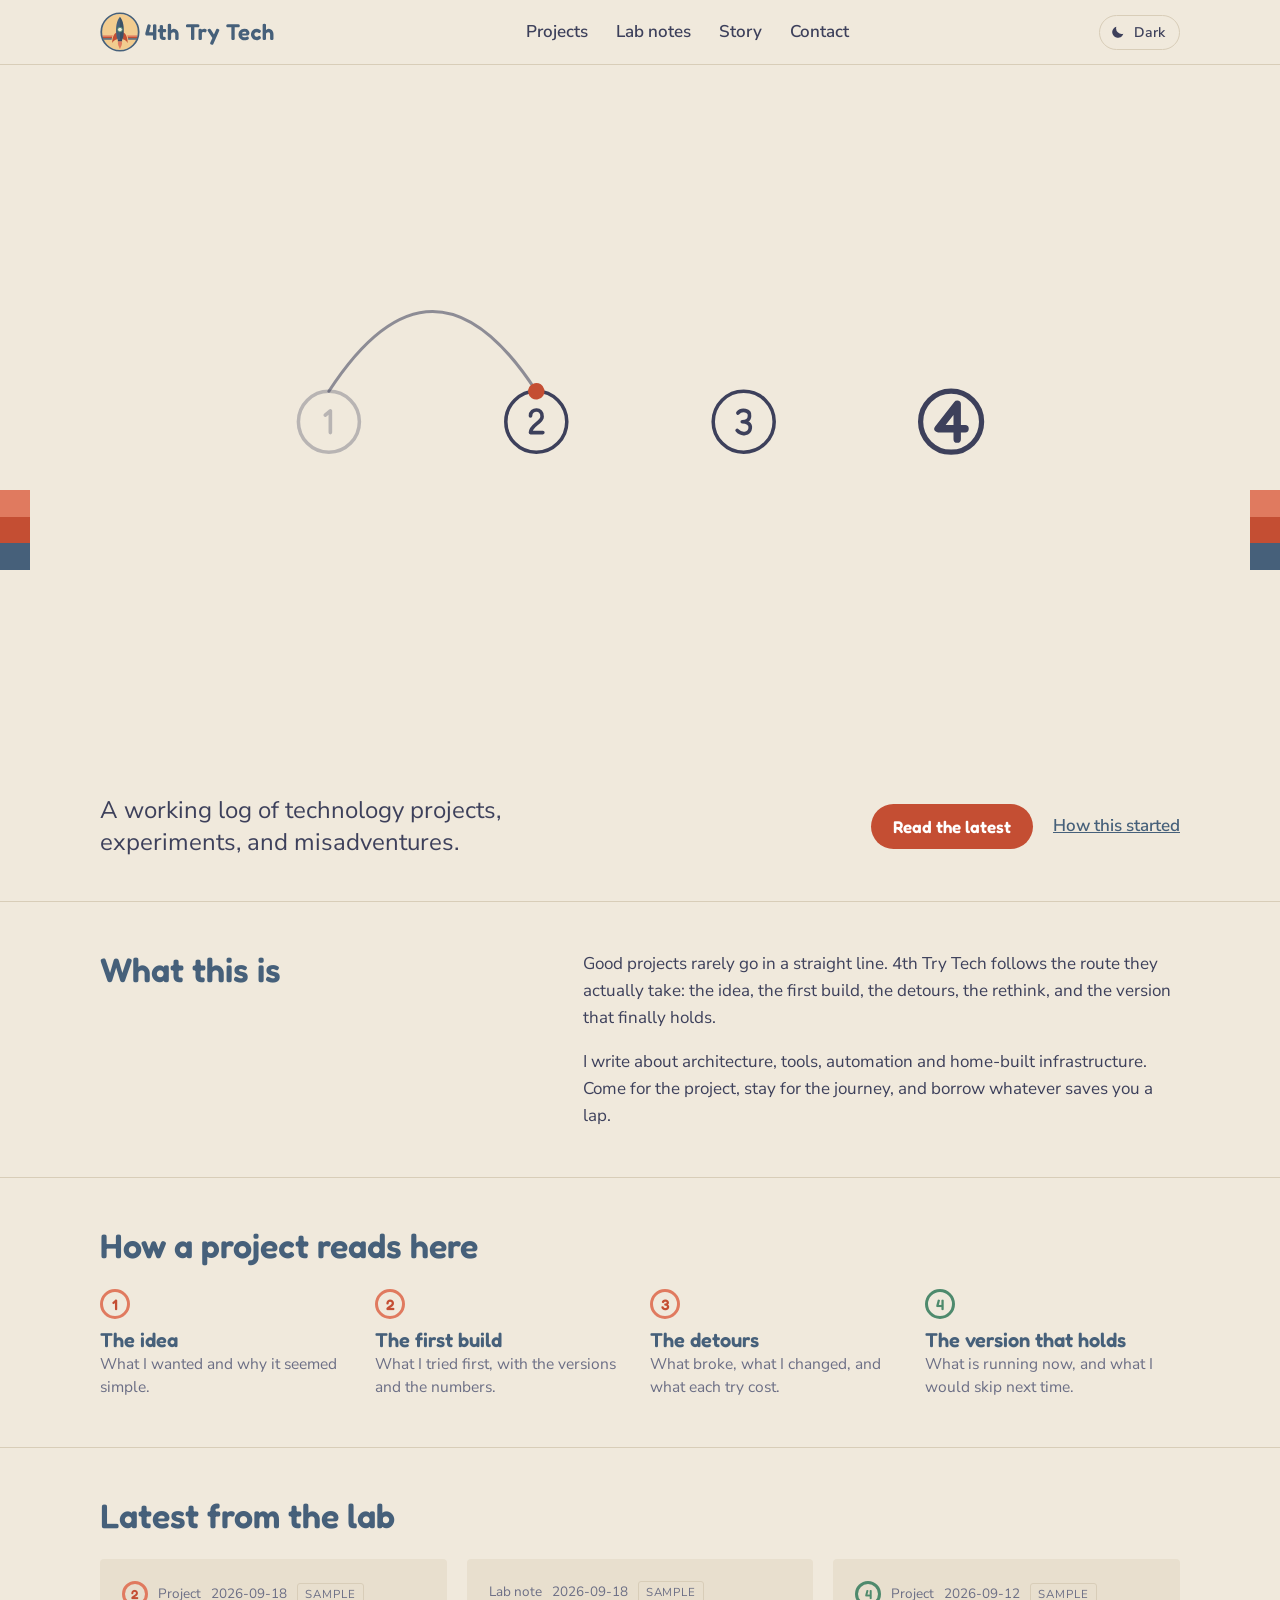
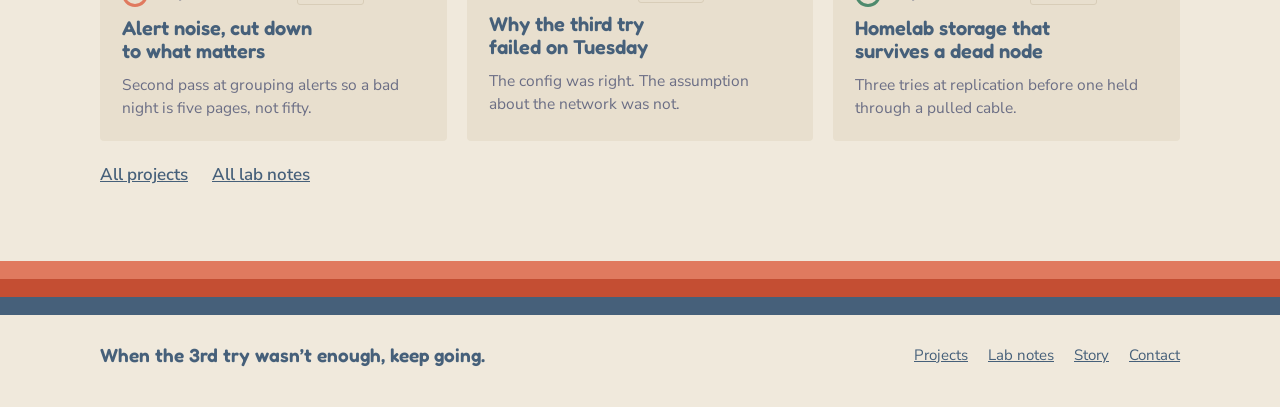
==== docs/index.html @ 774f7dea "Phase 6: first build of the site Static site built by build.py into docs/ for GitHub Pages: Home, St" ====
<!doctype html>
<html lang="en" data-theme="light">
<head>
<meta charset="utf-8">
<meta name="viewport" content="width=device-width,initial-scale=1,viewport-fit=cover">
<title>4th Try Tech</title>
<meta name="description" content="A working log of technology projects, experiments, and misadventures.">
<script>try{if(localStorage.getItem("theme")==="dark")document.documentElement.dataset.theme="dark"}catch(e){}</script>
<link rel="stylesheet" href="assets/fonts/fonts.css">
<link rel="stylesheet" href="assets/brand/colors.css">
<link rel="stylesheet" href="assets/site.css">
<link rel="icon" href="favicon.ico" sizes="48x48">
<link rel="icon" href="favicon.svg" type="image/svg+xml">
<link rel="apple-touch-icon" href="apple-touch-icon.png">
<link rel="manifest" href="site.webmanifest">
<meta name="theme-color" content="#46607A">
<meta property="og:type" content="website">
<meta property="og:site_name" content="4th Try Tech">
<meta property="og:title" content="4th Try Tech">
<meta property="og:description" content="A working log of technology projects, experiments, and misadventures.">
<meta property="og:url" content="https://4thtrytech.github.io/website/">
<meta property="og:image" content="https://4thtrytech.github.io/website/assets/og.png">
<meta name="twitter:card" content="summary_large_image">
</head>
<body class="home">
<a class="skip" href="#main">Skip to content</a>
<header class="site"><div class="wrap">
<a class="logo" href="./" aria-label="4th Try Tech, home"><img class=" t-light" src="assets/brand/lockup-light.svg" alt=""><img class=" t-dark" src="assets/brand/lockup-dark.svg" alt=""></a>
<nav class="main" id="nav" aria-label="Main"><a href="projects/">Projects</a><a href="notes/">Lab notes</a><a href="story/">Story</a><a href="contact/">Contact</a></nav>
<div class="tools">
<button class="theme" id="theme" type="button" aria-pressed="false" aria-label="Dark mode"><svg viewBox="0 0 24 24" aria-hidden="true"><path class="t-light" fill="currentColor" d="M20 14.5A8.5 8.5 0 0 1 9.5 4a8.5 8.5 0 1 0 10.5 10.5z"/><g class="t-dark" fill="none" stroke="currentColor" stroke-width="2" stroke-linecap="round"><circle cx="12" cy="12" r="4.2" fill="currentColor"/><path d="M12 2.5v2.5M12 19v2.5M2.5 12H5M19 12h2.5M5.3 5.3l1.8 1.8M16.9 16.9l1.8 1.8M5.3 18.7l1.8-1.8M16.9 7.1l1.8-1.8"/></g></svg><span class="t-light">Dark</span><span class="t-dark">Light</span></button>
<button class="menu" id="menu" type="button" aria-expanded="false" aria-controls="nav">Menu</button>
</div></div></header>
<main id="main">
<div class="hero" role="img" aria-label="4th Try Tech. When the 3rd try wasn’t enough, keep going. A rocket with a 4 on its hull lifts off in front of a sun.">
<img class="phone t-light" src="assets/brand/splash-animated-light.svg" alt=""><img class="phone t-dark" src="assets/brand/splash-animated-dark.svg" alt=""><img class="tab t-light" src="assets/brand/hero-tablet-animated-light.svg" alt=""><img class="tab t-dark" src="assets/brand/hero-tablet-animated-dark.svg" alt=""><img class="desk t-light" src="assets/brand/hero-desktop-animated-light.svg" alt=""><img class="desk t-dark" src="assets/brand/hero-desktop-animated-dark.svg" alt=""></div>
<div class="wrap lead"><p>A working log of technology projects, experiments, and misadventures.</p>
<div class="btns"><a class="btn" href="notes/">Read the latest</a><a class="more" href="story/">How this started</a></div></div>
<section class="block"><div class="wrap two"><h2>What this is</h2><div class="text"><p>Good projects rarely go in a straight line. 4th Try Tech follows the route they actually take: the idea, the first build, the detours, the rethink, and the version that finally holds.</p>
<p>I write about architecture, tools, automation and home-built infrastructure. Come for the project, stay for the journey, and borrow whatever saves you a lap.</p></div></div></section>
<section class="block"><div class="wrap"><h2>How a project reads here</h2><ol class="tries"><li><span class="pill" title="Try 1">1</span><div><h3>The idea</h3><p>What I wanted and why it seemed simple.</p></div></li><li><span class="pill" title="Try 2">2</span><div><h3>The first build</h3><p>What I tried first, with the versions and the numbers.</p></div></li><li><span class="pill" title="Try 3">3</span><div><h3>The detours</h3><p>What broke, what I changed, and what each try cost.</p></div></li><li><span class="pill ok" title="Try 4, the one that held">4</span><div><h3>The version that holds</h3><p>What is running now, and what I would skip next time.</p></div></li></ol></div></section>
<section class="block"><div class="wrap"><h2>Latest from the lab</h2><div class="cards"><a class="card" href="projects/sample-alert-noise/"><div class="meta"><span class="pill" title="Try 2">2</span><span>Project</span><span>2026-09-18</span><span class="sample">Sample</span></div><h3>Alert noise, cut down to what matters</h3><p>Second pass at grouping alerts so a bad night is five pages, not fifty.</p></a><a class="card" href="notes/sample-why-the-third-try-failed/"><div class="meta"><span>Lab note</span><span>2026-09-18</span><span class="sample">Sample</span></div><h3>Why the third try failed on Tuesday</h3><p>The config was right. The assumption about the network was not.</p></a><a class="card" href="projects/sample-homelab-storage/"><div class="meta"><span class="pill ok" title="Try 4, the one that held">4</span><span>Project</span><span>2026-09-12</span><span class="sample">Sample</span></div><h3>Homelab storage that survives a dead node</h3><p>Three tries at replication before one held through a pulled cable.</p></a></div>
<div class="links"><a href="projects/">All projects</a><a href="notes/">All lab notes</a></div></div></section>
</main>
<footer class="site"><div class="band" aria-hidden="true"></div><div class="wrap">
<span class="tag">When the 3rd try wasn’t enough, keep going.</span>
<nav aria-label="Footer"><a href="projects/">Projects</a><a href="notes/">Lab notes</a><a href="story/">Story</a><a href="contact/">Contact</a></nav>
</div></footer>
<script src="assets/site.js"></script>
</body>
</html>
---- docs/assets/fonts/fonts.css ----
/* 4th Try Tech web fonts, self-hosted. Latin subset. All three families are under the SIL Open Font License (see ../<family>/OFL.txt).
   Copy this folder to the site and link this file; the family names match tokens/typography.json. */
@font-face { font-family: "Fredoka"; font-weight: 600; font-style: normal; font-display: swap; src: url("fredoka-600.woff2") format("woff2"); }
@font-face { font-family: "Nunito Sans"; font-weight: 400; font-style: normal; font-display: swap; src: url("nunito-sans-400.woff2") format("woff2"); }
@font-face { font-family: "Nunito Sans"; font-weight: 600; font-style: normal; font-display: swap; src: url("nunito-sans-600.woff2") format("woff2"); }
@font-face { font-family: "JetBrains Mono"; font-weight: 400; font-style: normal; font-display: swap; src: url("jetbrains-mono-400.woff2") format("woff2"); }
---- docs/assets/brand/colors.css ----
/* 4th Try Tech color tokens v0.1.0 (palette D1, locked 2026-09-20) */
:root {
  --ftt-ground: #F0E9DC;
  --ftt-body: #46607A;
  --ftt-fin: #C44E33;
  --ftt-fin-shade: #A23C26;
  --ftt-flame: #E07A5F;
  --ftt-sun: #F2CC8F;
  --ftt-success: #4E8A6D;
  --ftt-ink: #3D405B;
}
@media (prefers-color-scheme: dark) {
  :root:not([data-theme="light"]) {
    --ftt-ground: #1F2430;
    --ftt-body: #7E9CBC;
    --ftt-fin: #E0694C;
    --ftt-fin-shade: #C44E33;
    --ftt-flame: #F08A6C;
    --ftt-sun: #E8C07D;
    --ftt-success: #7FC29F;
    --ftt-ink: #E6E1D6;
  }
}
:root[data-theme="dark"] {
  --ftt-ground: #1F2430;
  --ftt-body: #7E9CBC;
  --ftt-fin: #E0694C;
  --ftt-fin-shade: #C44E33;
  --ftt-flame: #F08A6C;
  --ftt-sun: #E8C07D;
  --ftt-success: #7FC29F;
  --ftt-ink: #E6E1D6;
}
---- docs/assets/site.css ----
/* 4th Try Tech site styles. Theme switching for every selector below is driven by html[data-theme]. */
html{scroll-behavior:smooth}
@media (prefers-reduced-motion:reduce){html{scroll-behavior:auto}}
*{box-sizing:border-box}
:root{
  --ground:var(--ftt-ground);--body:var(--ftt-body);--fin:var(--ftt-fin);--fin-shade:var(--ftt-fin-shade);--flame:var(--ftt-flame);--sun:var(--ftt-sun);--success:var(--ftt-success);--ink:var(--ftt-ink);
  --panel:#E8DFCE;--muted:#6B6E85;--line:#D8CDB8;--on-fin:#FFFFFF;color-scheme:light}
:root[data-theme="dark"]{--panel:#272D3B;--muted:#A3A59F;--line:#394054;--on-fin:#1F2430;color-scheme:dark}
:root:not([data-theme="dark"]) .t-dark{display:none!important}:root[data-theme="dark"] .t-light{display:none!important}
body{margin:0;background:var(--ground);color:var(--ink);font:400 17px/1.6 "Nunito Sans",system-ui,"Segoe UI",sans-serif}
h1,h2,h3{font-family:Fredoka,"Trebuchet MS","Segoe UI",sans-serif;font-weight:600;color:var(--body);margin:0;text-wrap:balance;line-height:1.15}
h1{font-size:clamp(32px,4.4vw,48px)} h2{font-size:clamp(24px,3vw,34px)} h3{font-size:20px}
p{margin:0} a{color:var(--body)} a:hover{color:var(--fin)}
a:focus-visible,button:focus-visible{outline:3px solid var(--fin);outline-offset:3px}
code,pre{font-family:"JetBrains Mono",ui-monospace,Menlo,Consolas,monospace;font-size:.92em}
.skip{position:absolute;left:-999px;top:8px;background:var(--fin);color:var(--on-fin);padding:8px 14px;border-radius:6px;z-index:9}.skip:focus{left:12px}
.wrap{max-width:1120px;margin:0 auto;padding-inline:20px}
header.site{position:sticky;top:0;z-index:5;background:var(--ground);border-bottom:1px solid var(--line)}
header.site .wrap{display:flex;align-items:center;justify-content:space-between;gap:16px;height:64px}
.logo img{height:40px;display:block}
nav.main{display:flex;gap:28px;font-weight:600} nav.main a{text-decoration:none;color:var(--ink)} nav.main a:hover,nav.main a[aria-current]{color:var(--fin)}
.tools{display:flex;align-items:center;gap:12px}
.theme{display:inline-flex;align-items:center;gap:8px;background:none;border:1px solid var(--line);border-radius:999px;color:var(--ink);font:600 14px "Nunito Sans",sans-serif;padding:7px 14px 7px 10px;cursor:pointer}.theme:hover{border-color:var(--body)}
.theme svg{width:16px;height:16px;display:block}
.menu{display:none;background:none;border:1px solid var(--line);border-radius:6px;color:var(--ink);font:600 15px "Nunito Sans",sans-serif;padding:8px 12px;cursor:pointer}
.hero img{display:block;width:100%;height:auto}
.hero .phone{display:none}
.lead{padding-block:40px;display:flex;flex-direction:column;gap:20px;align-items:flex-start}
.lead p{font-size:clamp(20px,2.4vw,26px);line-height:1.35;max-width:26ch}
.btns{display:flex;flex-wrap:wrap;gap:12px 20px;align-items:center}
.btn{display:inline-block;background:var(--fin);color:var(--on-fin);font:600 17px Fredoka,sans-serif;text-decoration:none;padding:12px 22px;border-radius:999px} .btn:hover{background:var(--fin-shade);color:var(--on-fin)}
.more{font-weight:600}
section.block{padding-block:48px;border-top:1px solid var(--line)}
.two{display:grid;grid-template-columns:minmax(0,1fr) minmax(0,1.4fr);gap:24px 56px;align-items:start}
.text{display:flex;flex-direction:column;gap:16px;max-width:64ch}
.text h2{margin-top:20px}
.tries{list-style:none;margin:24px 0 0;padding:0;display:grid;grid-template-columns:repeat(4,minmax(0,1fr));gap:20px}
.tries li{display:flex;flex-direction:column;gap:10px}
.tries p,.card p{font-size:15.5px;color:var(--muted);line-height:1.5}
.pill{display:inline-grid;place-items:center;flex:none;width:30px;height:30px;border-radius:50%;border:3px solid var(--flame);color:var(--fin);font:600 15px Fredoka,sans-serif}
.pill.ok{border-color:var(--success);color:var(--success)}
.meta .pill{width:26px;height:26px;font-size:13px}
.cards{display:grid;grid-template-columns:repeat(3,minmax(0,1fr));gap:20px;margin-top:24px}
.card{background:var(--panel);padding:22px;display:flex;flex-direction:column;gap:10px;text-decoration:none;color:inherit;border-radius:4px}
.card:hover{color:inherit}.card:hover h3{color:var(--fin)}
.meta{display:flex;flex-wrap:wrap;align-items:center;gap:6px 10px;font-size:13.5px;color:var(--muted);font-variant-numeric:tabular-nums}
.sample{font-size:11.5px;letter-spacing:.08em;text-transform:uppercase;border:1px solid var(--line);padding:1px 7px;border-radius:3px}
.links{margin-top:20px;display:flex;gap:24px;font-weight:600}
.page{padding-block:56px 72px;display:flex;flex-direction:column;gap:20px}
.page .cards{margin-top:12px}
.placeholder{border:1px dashed var(--fin);background:var(--panel);padding:12px 16px;border-radius:4px;font-size:15.5px}
.try{display:flex;flex-direction:column;gap:8px;margin-top:12px}.try-h{display:flex;align-items:center;gap:12px}.try-h h2{margin:0;font-size:24px}
.back{margin-top:16px;font-weight:600}
footer.site{margin-top:24px}
.band{height:54px;background:linear-gradient(var(--flame) 0 33.33%,var(--fin) 0 66.66%,var(--body) 0)}
footer .wrap{padding-block:28px 40px;display:flex;flex-wrap:wrap;gap:16px 32px;justify-content:space-between;align-items:center}
footer .tag{font:600 19px Fredoka,sans-serif;color:var(--body)}
footer nav{display:flex;flex-wrap:wrap;gap:20px;font-size:15px}
@media (max-width:900px){.two{grid-template-columns:1fr}.tries{grid-template-columns:repeat(2,minmax(0,1fr))}.cards{grid-template-columns:1fr}.hero .desk{display:none}.hero .tab{display:block}}
@media (min-width:901px){.hero .tab{display:none}
  /* the hero leaves room for the line and buttons in the first screen; the stripes run on to the screen edges */
  .hero{--h:min(56.25vw,calc(100svh - 64px - 150px));height:max(var(--h),360px);background:linear-gradient(var(--ground) 0 61.93%,var(--flame) 0 65.82%,var(--fin) 0 69.71%,var(--body) 0 73.6%,var(--ground) 0)}
  .hero .desk{height:100%;width:auto;max-width:100%;margin-inline:auto}
  .lead{flex-direction:row;align-items:center;justify-content:space-between;gap:32px;padding-block:0;min-height:150px}.lead p{max-width:34ch;font-size:24px}}
@media (max-width:700px){
  .menu{display:block}.theme span{display:none}.theme{padding:9px}
  nav.main{display:none;position:absolute;left:0;right:0;top:64px;background:var(--ground);border-bottom:1px solid var(--line);flex-direction:column;gap:0;padding:8px 20px 16px}
  nav.main.open{display:flex} nav.main a{padding:12px 0;border-top:1px solid var(--line)} nav.main a:first-child{border-top:0}}
@media (max-width:600px){.hero .tab{display:none}.hero .phone{display:block;width:100%;height:calc(100svh - 64px);object-fit:cover;object-position:50% 38%}
  .lead{padding-block:28px}section.block{padding-block:36px}.page{padding-block:36px 48px}
  .tries{grid-template-columns:1fr}.tries li{flex-direction:row;align-items:flex-start;gap:14px}.tries li>div{display:flex;flex-direction:column;gap:4px}}
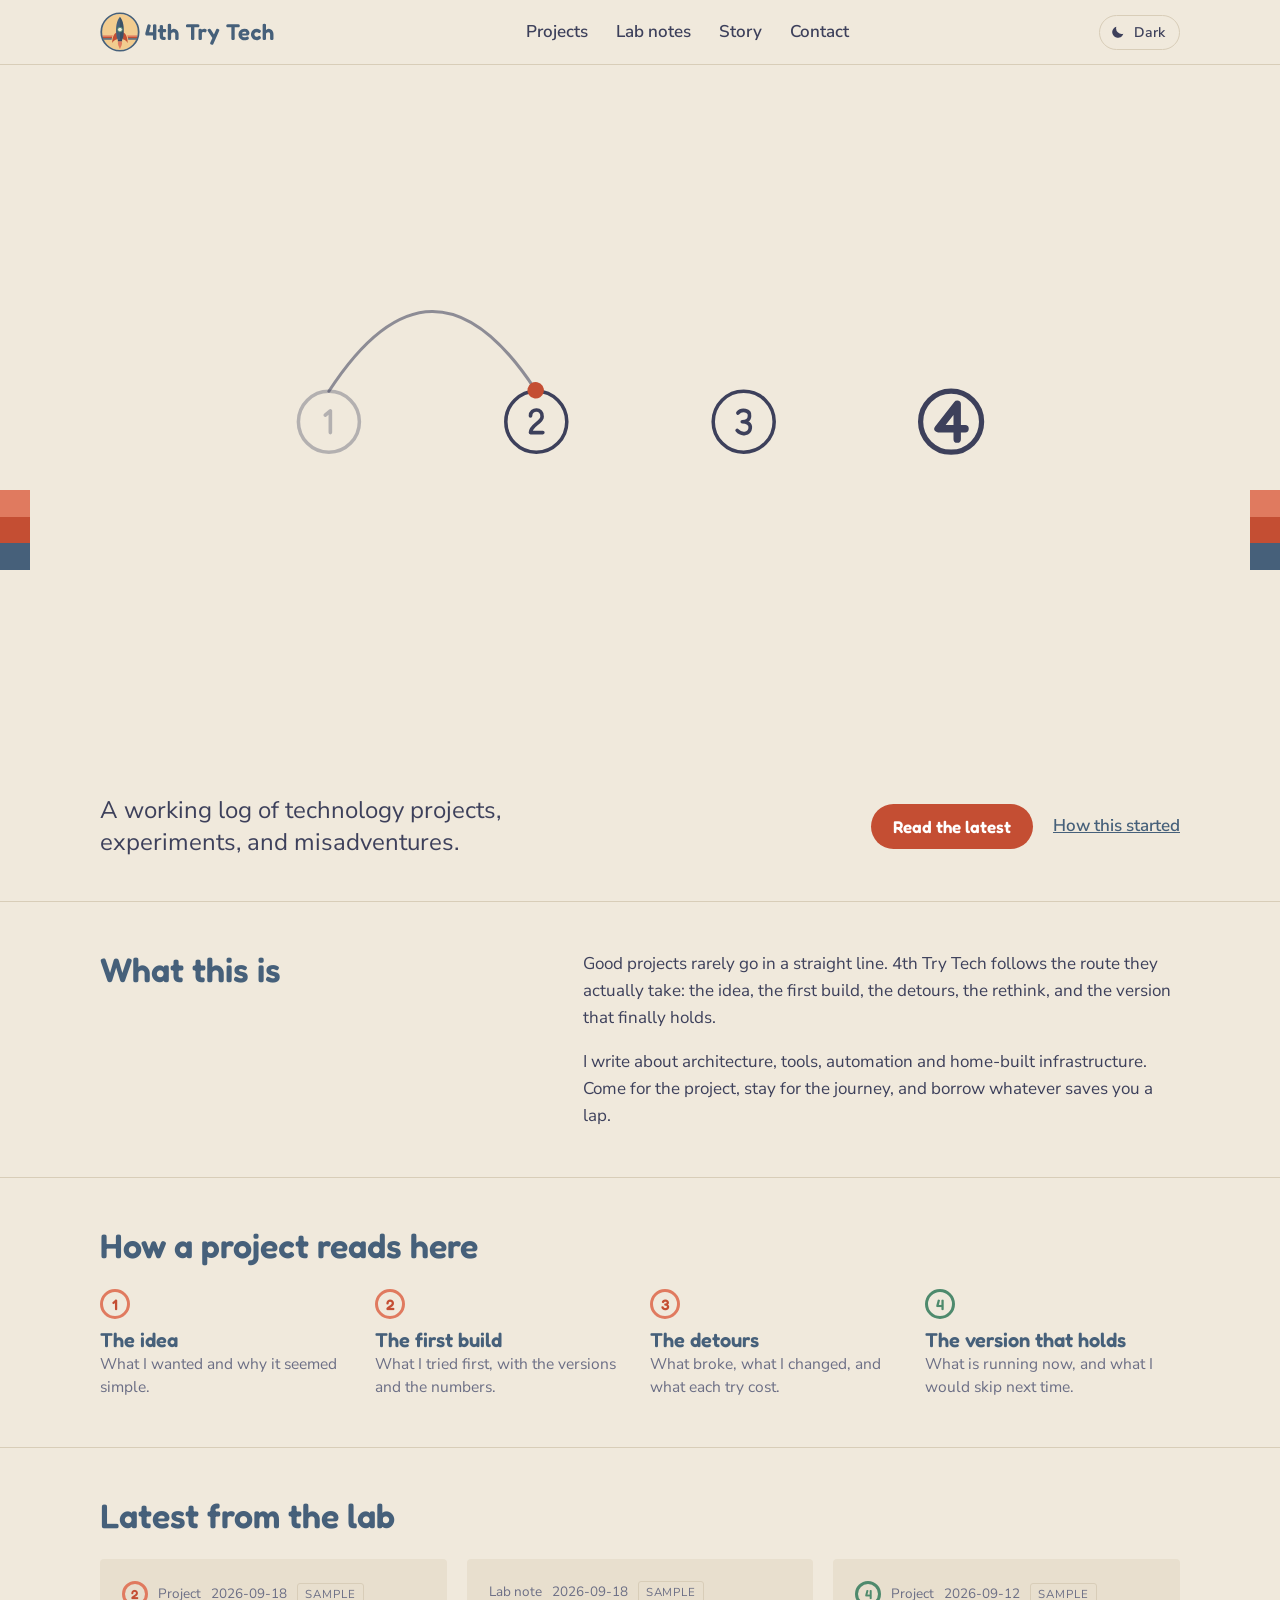
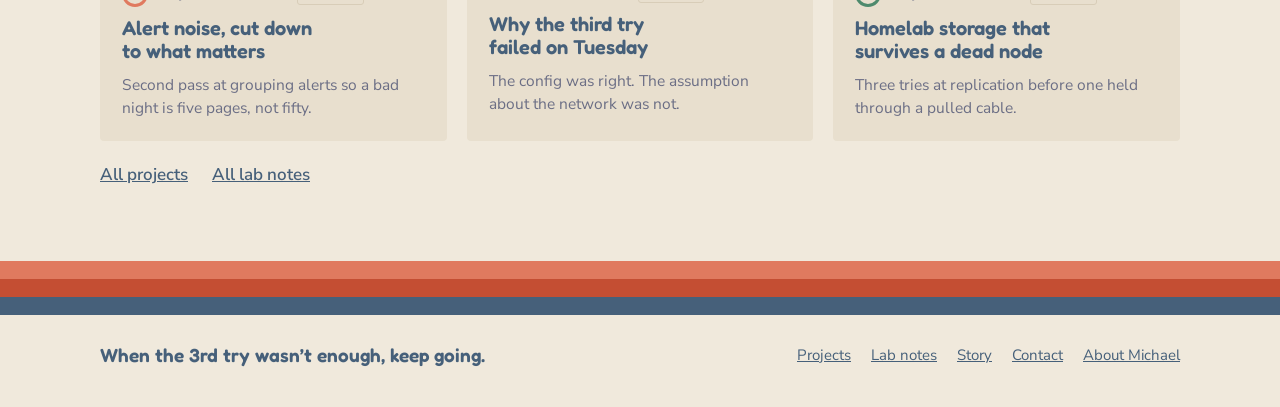
==== commit 21ddb8f6: "Story: short bio linking to michaellehman.me; footer and contact links Co-Authored-By: Claude Fable " ====
--- a/docs/index.html
+++ b/docs/index.html
@@ -44,7 +44,7 @@
 </main>
 <footer class="site"><div class="band" aria-hidden="true"></div><div class="wrap">
 <span class="tag">When the 3rd try wasn’t enough, keep going.</span>
-<nav aria-label="Footer"><a href="projects/">Projects</a><a href="notes/">Lab notes</a><a href="story/">Story</a><a href="contact/">Contact</a></nav>
+<nav aria-label="Footer"><a href="projects/">Projects</a><a href="notes/">Lab notes</a><a href="story/">Story</a><a href="contact/">Contact</a><a href="https://michaellehman.me/">About Michael</a></nav>
 </div></footer>
 <script src="assets/site.js"></script>
 </body>
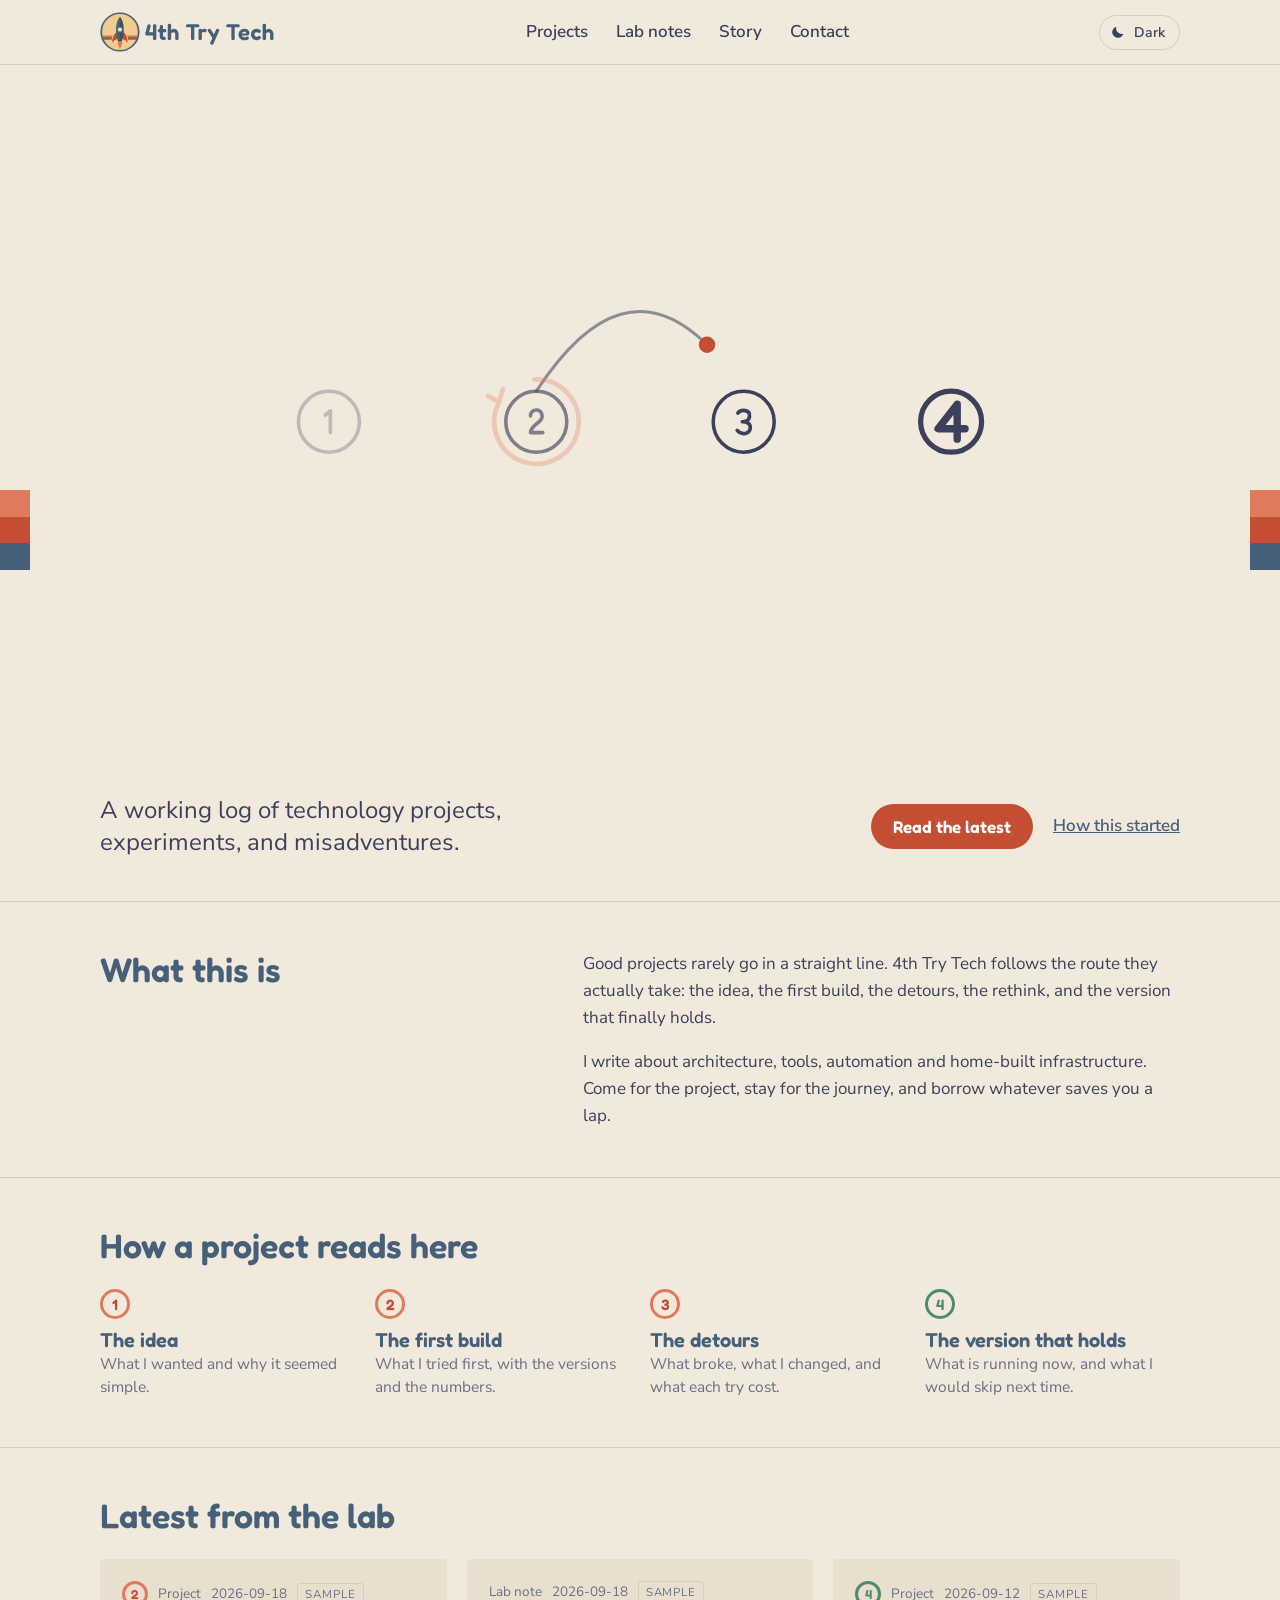
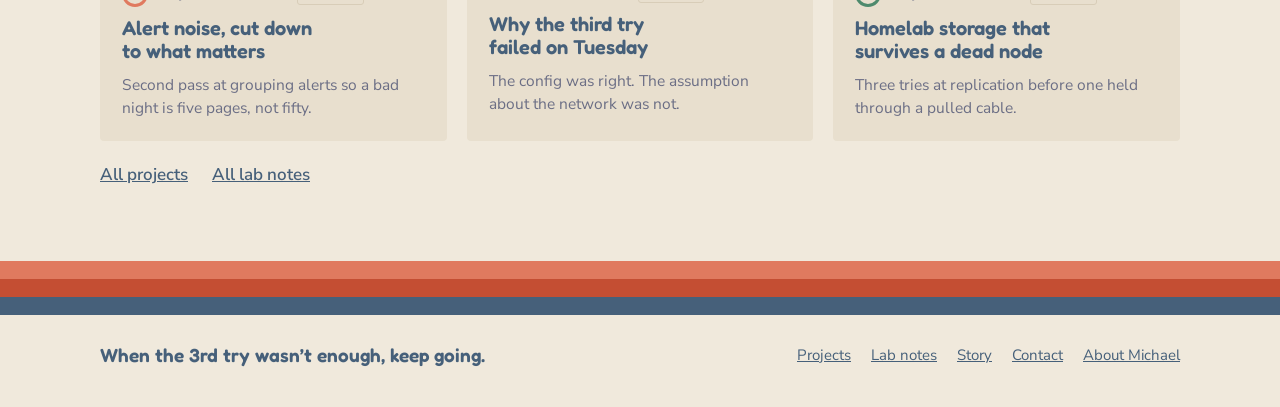
==== commit 701dc1bd: "Point the site at www.4thtry.tech Set SITE url and domain so canonical, og:url and og:image use the " ====
--- a/docs/index.html
+++ b/docs/index.html
@@ -18,8 +18,8 @@
 <meta property="og:site_name" content="4th Try Tech">
 <meta property="og:title" content="4th Try Tech">
 <meta property="og:description" content="A working log of technology projects, experiments, and misadventures.">
-<meta property="og:url" content="https://4thtrytech.github.io/website/">
-<meta property="og:image" content="https://4thtrytech.github.io/website/assets/og.png">
+<meta property="og:url" content="https://www.4thtry.tech/">
+<meta property="og:image" content="https://www.4thtry.tech/assets/og.png">
 <meta name="twitter:card" content="summary_large_image">
 </head>
 <body class="home">
